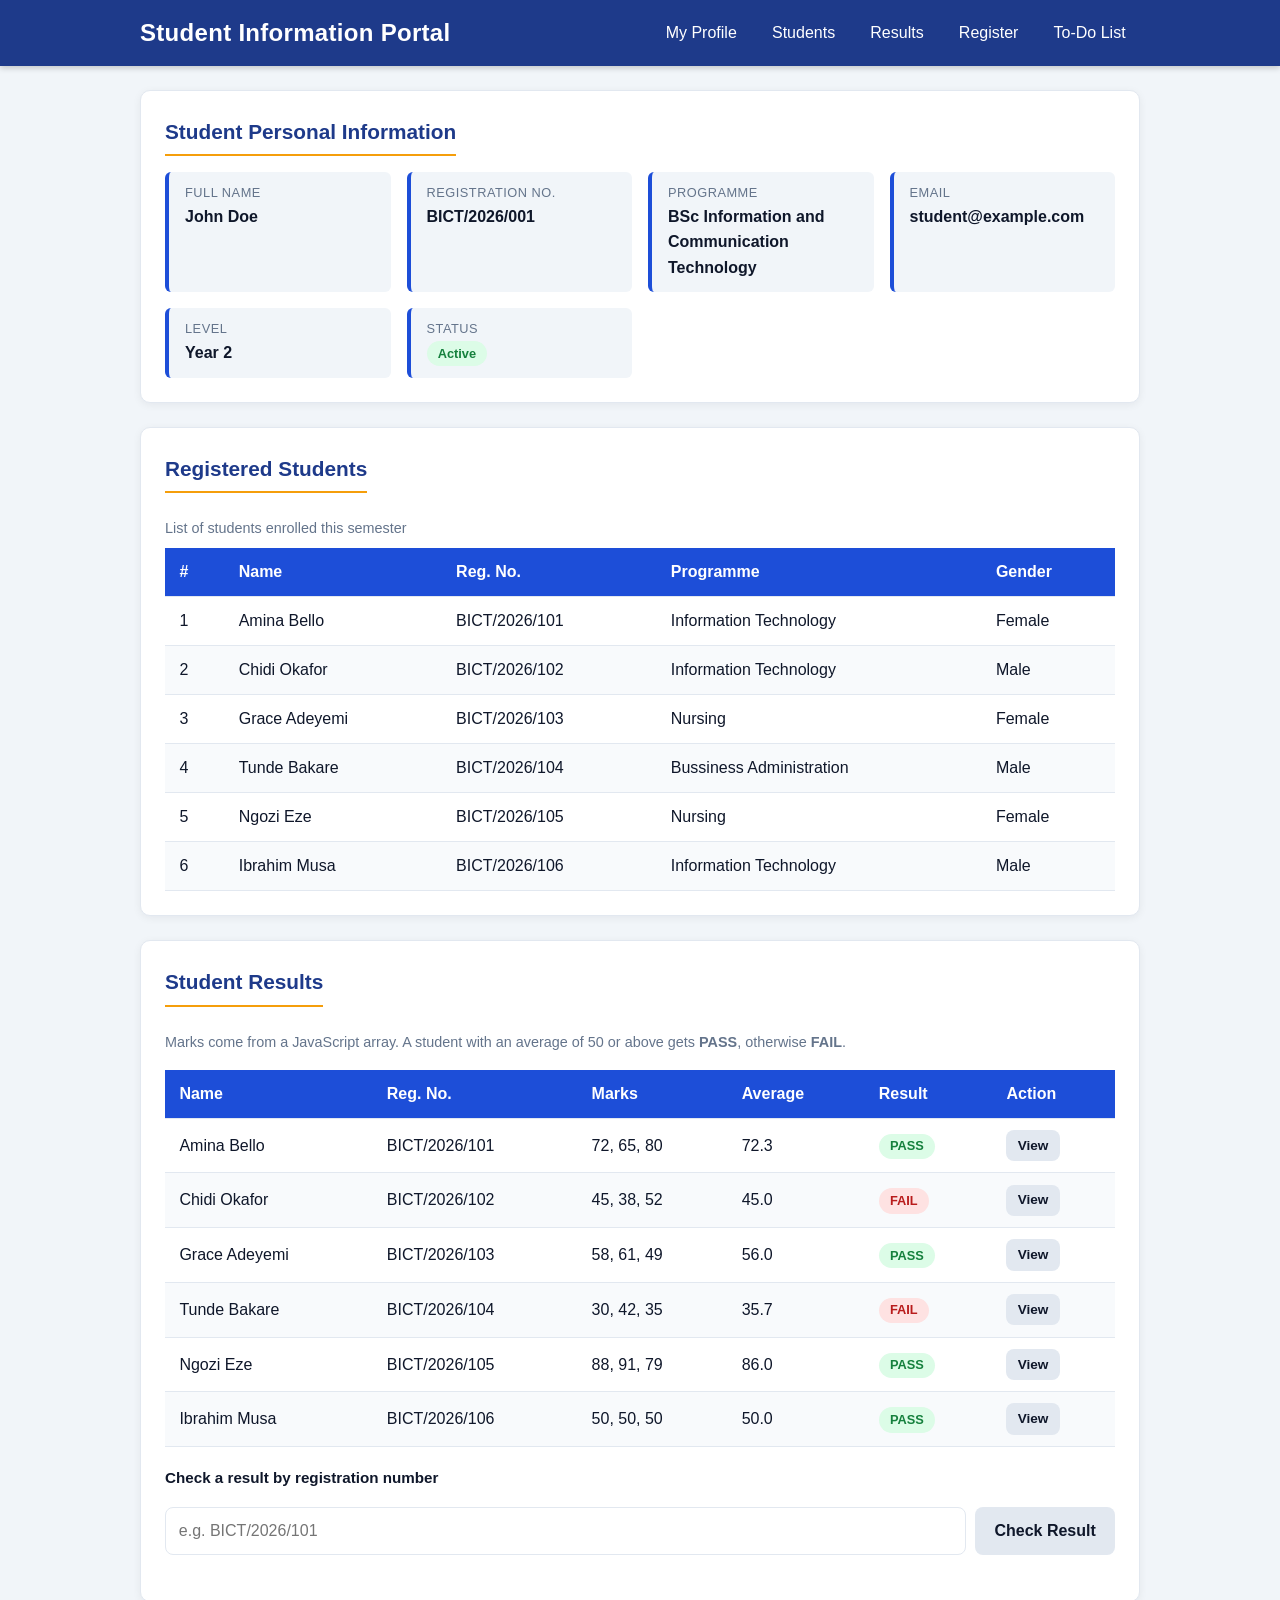
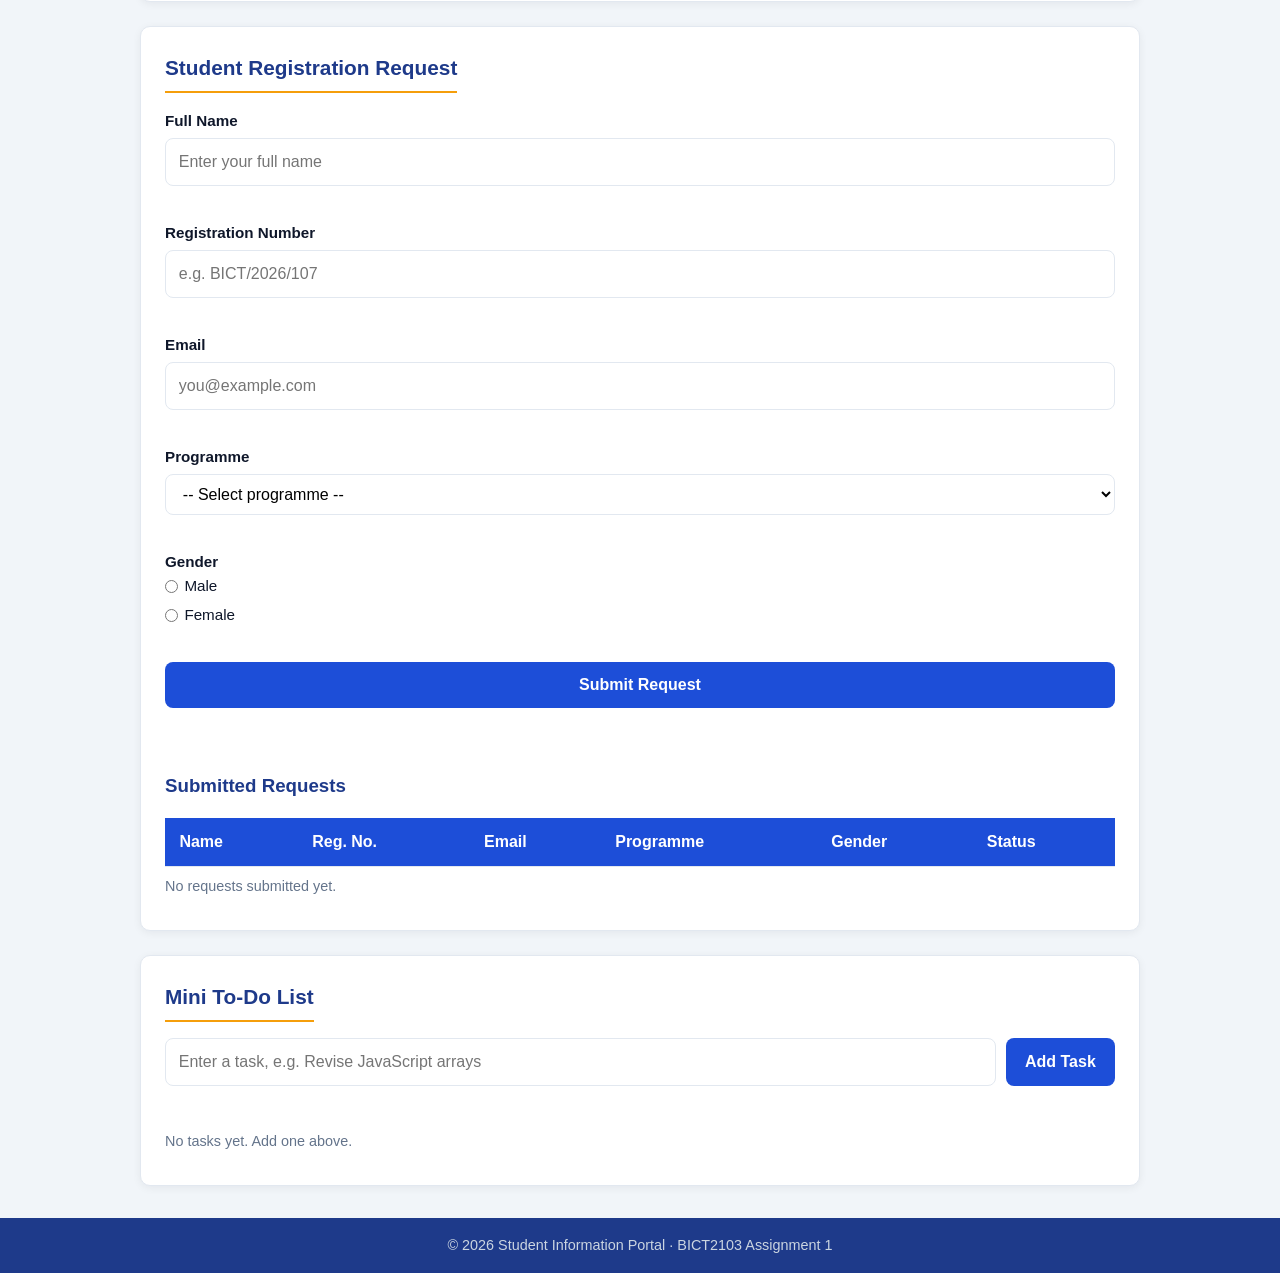
==== student-portal/index.html @ 053adede "making a few typo changes to the initial html table" ====
<!DOCTYPE html>
<html lang="en">
<head>
  <meta charset="UTF-8">
  <meta name="viewport" content="width=device-width, initial-scale=1.0">
  <title>Student Information Portal</title>
  <link rel="stylesheet" href="style.css">
</head>
<body>

  <header class="site-header">
    <div class="container header-inner">
      <h1>Student Information Portal</h1>
      <nav aria-label="Main navigation">
        <ul class="nav-list">
          <li><a href="#profile">My Profile</a></li>
          <li><a href="#students">Students</a></li>
          <li><a href="#results">Results</a></li>
          <li><a href="#register">Register</a></li>
          <li><a href="#todo">To-Do List</a></li>
        </ul>
      </nav>
    </div>
  </header>

  <main class="container">

    <!-- Student personal information -->
    <section id="profile" class="card">
      <h2>Student Personal Information</h2>
      <dl class="profile-grid">
        <div><dt>Full Name</dt><dd id="p-name">John Doe</dd></div>
        <div><dt>Registration No.</dt><dd id="p-reg">BICT/2026/001</dd></div>
        <div><dt>Programme</dt><dd id="p-prog">BSc Information and Communication Technology</dd></div>
        <div><dt>Email</dt><dd id="p-email">student@example.com</dd></div>
        <div><dt>Level</dt><dd>Year 2</dd></div>
        <div><dt>Status</dt><dd><span class="badge badge-pass">Active</span></dd></div>
      </dl>
    </section>

    <!-- Student table (static HTML) -->
    <section id="students" class="card">
      <h2>Registered Students</h2>
      <div class="table-wrap">
        <table>
          <caption>List of students enrolled this semester</caption>
          <thead>
            <tr>
              <th scope="col">#</th>
              <th scope="col">Name</th>
              <th scope="col">Reg. No.</th>
              <th scope="col">Programme</th>
              <th scope="col">Gender</th>
            </tr>
          </thead>
          <tbody>
            <tr><td>1</td><td>Amina Bello</td><td>BICT/2026/101</td><td>Information Technology</td><td>Female</td></tr>
            <tr><td>2</td><td>Chidi Okafor</td><td>BICT/2026/102</td><td>Information Technology</td><td>Male</td></tr>
            <tr><td>3</td><td>Grace Adeyemi</td><td>BICT/2026/103</td><td>Nursing</td><td>Female</td></tr>
            <tr><td>4</td><td>Tunde Bakare</td><td>BICT/2026/104</td><td>Bussiness Administration</td><td>Male</td></tr>
            <tr><td>5</td><td>Ngozi Eze</td><td>BICT/2026/105</td><td>Nursing</td><td>Female</td></tr>
            <tr><td>6</td><td>Ibrahim Musa</td><td>BICT/2026/106</td><td>Information Technology</td><td>Male</td></tr>
          </tbody>
        </table>
      </div>
    </section>

    <!-- Results (built dynamically by JavaScript from an array) -->
    <section id="results" class="card">
      <h2>Student Results</h2>
      <p class="hint">Marks come from a JavaScript array. A student with an average of 50 or above gets <strong>PASS</strong>, otherwise <strong>FAIL</strong>.</p>
      <div class="table-wrap">
        <table id="results-table">
          <thead>
            <tr>
              <th scope="col">Name</th>
              <th scope="col">Reg. No.</th>
              <th scope="col">Marks</th>
              <th scope="col">Average</th>
              <th scope="col">Result</th>
              <th scope="col">Action</th>
            </tr>
          </thead>
          <tbody id="results-body"></tbody>
        </table>
      </div>

      <form id="check-form" class="inline-form" novalidate>
        <label for="check-reg">Check a result by registration number</label>
        <div class="inline-row">
          <input type="text" id="check-reg" placeholder="e.g. BICT/2026/101" required>
          <button type="submit" class="btn">Check Result</button>
        </div>
      </form>
      <p id="result-message" class="message" role="status" aria-live="polite"></p>
    </section>

    <!-- Registration form -->
    <section id="register" class="card">
      <h2>Student Registration Request</h2>
      <form id="register-form" novalidate>
        <div class="field">
          <label for="name">Full Name</label>
          <input type="text" id="name" name="name" placeholder="Enter your full name" required>
          <small class="error" id="err-name"></small>
        </div>

        <div class="field">
          <label for="regno">Registration Number</label>
          <input type="text" id="regno" name="regno" placeholder="e.g. BICT/2026/107" required>
          <small class="error" id="err-regno"></small>
        </div>

        <div class="field">
          <label for="email">Email</label>
          <input type="email" id="email" name="email" placeholder="you@example.com" required>
          <small class="error" id="err-email"></small>
        </div>

        <div class="field">
          <label for="programme">Programme</label>
          <select id="programme" name="programme" required>
            <option value="">-- Select programme --</option>
            <option>Computer Science</option>
            <option>Software Engineering</option>
            <option>Information Technology</option>
            <option>Cyber Security</option>
          </select>
          <small class="error" id="err-programme"></small>
        </div>

        <fieldset class="field">
          <legend>Gender</legend>
          <label class="radio"><input type="radio" name="gender" value="Male"> Male</label>
          <label class="radio"><input type="radio" name="gender" value="Female"> Female</label>
          <small class="error" id="err-gender"></small>
        </fieldset>

        <button type="submit" class="btn btn-primary">Submit Request</button>
        <p id="form-message" class="message" role="status" aria-live="polite"></p>
      </form>

      <h3>Submitted Requests</h3>
      <div class="table-wrap">
        <table>
          <thead>
            <tr>
              <th scope="col">Name</th>
              <th scope="col">Reg. No.</th>
              <th scope="col">Email</th>
              <th scope="col">Programme</th>
              <th scope="col">Gender</th>
              <th scope="col">Status</th>
            </tr>
          </thead>
          <tbody id="requests-body"></tbody>
        </table>
      </div>
      <p id="no-requests" class="hint">No requests submitted yet.</p>
    </section>

    <!-- Mini To-Do List -->
    <section id="todo" class="card">
      <h2>Mini To-Do List</h2>
      <form id="todo-form" class="inline-row" novalidate>
        <label for="todo-input" class="visually-hidden">New task</label>
        <input type="text" id="todo-input" placeholder="Enter a task, e.g. Revise JavaScript arrays" autocomplete="off">
        <button type="submit" class="btn btn-primary">Add Task</button>
      </form>
      <p id="todo-message" class="message" role="status" aria-live="polite"></p>
      <ul id="todo-list" class="todo-list"></ul>
      <p id="todo-count" class="hint"></p>
    </section>

  </main>

  <footer class="site-footer">
    <div class="container">
      <p>&copy; 2026 Student Information Portal &middot; BICT2103 Assignment 1</p>
    </div>
  </footer>

  <script src="script.js"></script>
</body>
</html>
---- student-portal/style.css ----
/* ---------- Variables ---------- */
:root {
  --primary: #1d4ed8;
  --primary-dark: #1e3a8a;
  --accent: #f59e0b;
  --bg: #f1f5f9;
  --card: #ffffff;
  --text: #0f172a;
  --muted: #64748b;
  --border: #e2e8f0;
  --pass: #15803d;
  --pass-bg: #dcfce7;
  --fail: #b91c1c;
  --fail-bg: #fee2e2;
  --radius: 10px;
}

/* ---------- Base / Typography ---------- */
* { box-sizing: border-box; margin: 0; padding: 0; }
html { scroll-behavior: smooth; scroll-padding-top: 90px; }
body {
  font-family: "Segoe UI", Roboto, Helvetica, Arial, sans-serif;
  font-size: 16px;
  line-height: 1.6;
  color: var(--text);
  background: var(--bg);
}
h1 { font-size: 1.5rem; letter-spacing: .3px; }
h2 { font-size: 1.3rem; color: var(--primary-dark); margin-bottom: 1rem;
     padding-bottom: .4rem; border-bottom: 2px solid var(--accent); display: inline-block; }
h3 { margin: 1.5rem 0 .6rem; color: var(--primary-dark); }
.container { width: min(1000px, 92%); margin-inline: auto; }
.hint { color: var(--muted); font-size: .9rem; margin: .5rem 0; }
.visually-hidden { position: absolute; left: -9999px; }

/* ---------- Header & Navigation ---------- */
.site-header { background: var(--primary-dark); color: #fff; position: sticky; top: 0; z-index: 10;
               box-shadow: 0 2px 6px rgba(0,0,0,.2); }
.header-inner { display: flex; align-items: center; justify-content: space-between;
                flex-wrap: wrap; gap: .5rem; padding: .8rem 0; }
.nav-list { list-style: none; display: flex; flex-wrap: wrap; gap: .4rem; }
.nav-list a { display: block; color: #fff; text-decoration: none; padding: .45rem .9rem;
              border-radius: 6px; transition: background .2s, color .2s; }
.nav-list a:hover, .nav-list a:focus { background: var(--accent); color: #000; outline: none; }

/* ---------- Layout / Cards ---------- */
main { padding: 1.5rem 0 2rem; display: grid; gap: 1.5rem; }
.card { background: var(--card); border: 1px solid var(--border); border-radius: var(--radius);
        padding: 1.5rem; box-shadow: 0 2px 8px rgba(15,23,42,.06); }

/* ---------- Profile ---------- */
.profile-grid { display: grid; grid-template-columns: repeat(auto-fit, minmax(220px, 1fr)); gap: 1rem; }
.profile-grid div { background: var(--bg); border-left: 4px solid var(--primary);
                    padding: .7rem 1rem; border-radius: 6px; }
dt { font-size: .8rem; text-transform: uppercase; color: var(--muted); letter-spacing: .5px; }
dd { font-weight: 600; }

/* ---------- Tables ---------- */
.table-wrap { overflow-x: auto; }
table { width: 100%; border-collapse: collapse; margin-top: .5rem; }
caption { text-align: left; color: var(--muted); font-size: .9rem; padding-bottom: .5rem; }
th, td { padding: .7rem .9rem; text-align: left; border-bottom: 1px solid var(--border); }
thead th { background: var(--primary); color: #fff; white-space: nowrap; }
tbody tr:nth-child(even) { background: #f8fafc; }
tbody tr:hover { background: #eff6ff; }

/* ---------- Badges ---------- */
.badge { display: inline-block; padding: .15rem .7rem; border-radius: 999px; font-size: .8rem; font-weight: 700; }
.badge-pass { background: var(--pass-bg); color: var(--pass); }
.badge-fail { background: var(--fail-bg); color: var(--fail); }
.badge-pending { background: #fef3c7; color: #92400e; }

/* ---------- Forms ---------- */
form { display: grid; gap: 1rem; }
.field { display: grid; gap: .3rem; border: none; }
label, legend { font-weight: 600; font-size: .95rem; }
input[type="text"], input[type="email"], select {
  width: 100%; padding: .65rem .8rem; font: inherit; border: 1.5px solid var(--border);
  border-radius: 8px; background: #fff; transition: border-color .2s, box-shadow .2s;
}
input:focus, select:focus { outline: none; border-color: var(--primary); box-shadow: 0 0 0 3px rgba(29,78,216,.2); }
.field.invalid input, .field.invalid select { border-color: var(--fail); }
.radio { display: inline-flex; align-items: center; gap: .4rem; font-weight: 400; margin-right: 1.2rem; }
.error { color: var(--fail); font-size: .85rem; min-height: 1em; }
.message { font-weight: 600; min-height: 1.4em; }
.message.ok { color: var(--pass); }
.message.bad { color: var(--fail); }

.btn { padding: .65rem 1.2rem; font: inherit; font-weight: 600; border: none; border-radius: 8px;
       cursor: pointer; background: var(--border); color: var(--text); transition: transform .1s, background .2s; }
.btn:hover { background: #cbd5e1; }
.btn:active { transform: scale(.97); }
.btn-primary { background: var(--primary); color: #fff; }
.btn-primary:hover { background: var(--primary-dark); }
.btn-small { padding: .3rem .7rem; font-size: .85rem; }
.btn-danger { background: var(--fail-bg); color: var(--fail); }
.btn-danger:hover { background: #fecaca; }

.inline-form { margin-top: 1.2rem; }
.inline-row { display: flex; gap: .6rem; }
.inline-row input { flex: 1; }

/* ---------- To-Do List ---------- */
.todo-list { list-style: none; margin-top: .8rem; display: grid; gap: .6rem; }
.todo-item { display: flex; align-items: center; gap: .7rem; padding: .7rem .9rem;
             border: 1px solid var(--border); border-left: 4px solid var(--primary);
             border-radius: 8px; background: #fff; }
.todo-item input[type="checkbox"] { width: 1.15rem; height: 1.15rem; cursor: pointer; }
.todo-text { flex: 1; word-break: break-word; }
.todo-item.completed { border-left-color: var(--pass); background: #f0fdf4; }
.todo-item.completed .todo-text { text-decoration: line-through; color: var(--muted); }
.todo-edit { flex: 1; }
.todo-actions { display: flex; gap: .4rem; }

/* ---------- Footer ---------- */
.site-footer { background: var(--primary-dark); color: #cbd5e1; text-align: center; padding: 1rem 0; font-size: .9rem; }

/* ---------- Responsive ---------- */
@media (max-width: 640px) {
  h1 { font-size: 1.2rem; }
  .header-inner { flex-direction: column; align-items: flex-start; }
  .card { padding: 1rem; }
  .inline-row { flex-direction: column; }
  .todo-item { flex-wrap: wrap; }
  th, td { padding: .55rem .6rem; font-size: .9rem; }
}
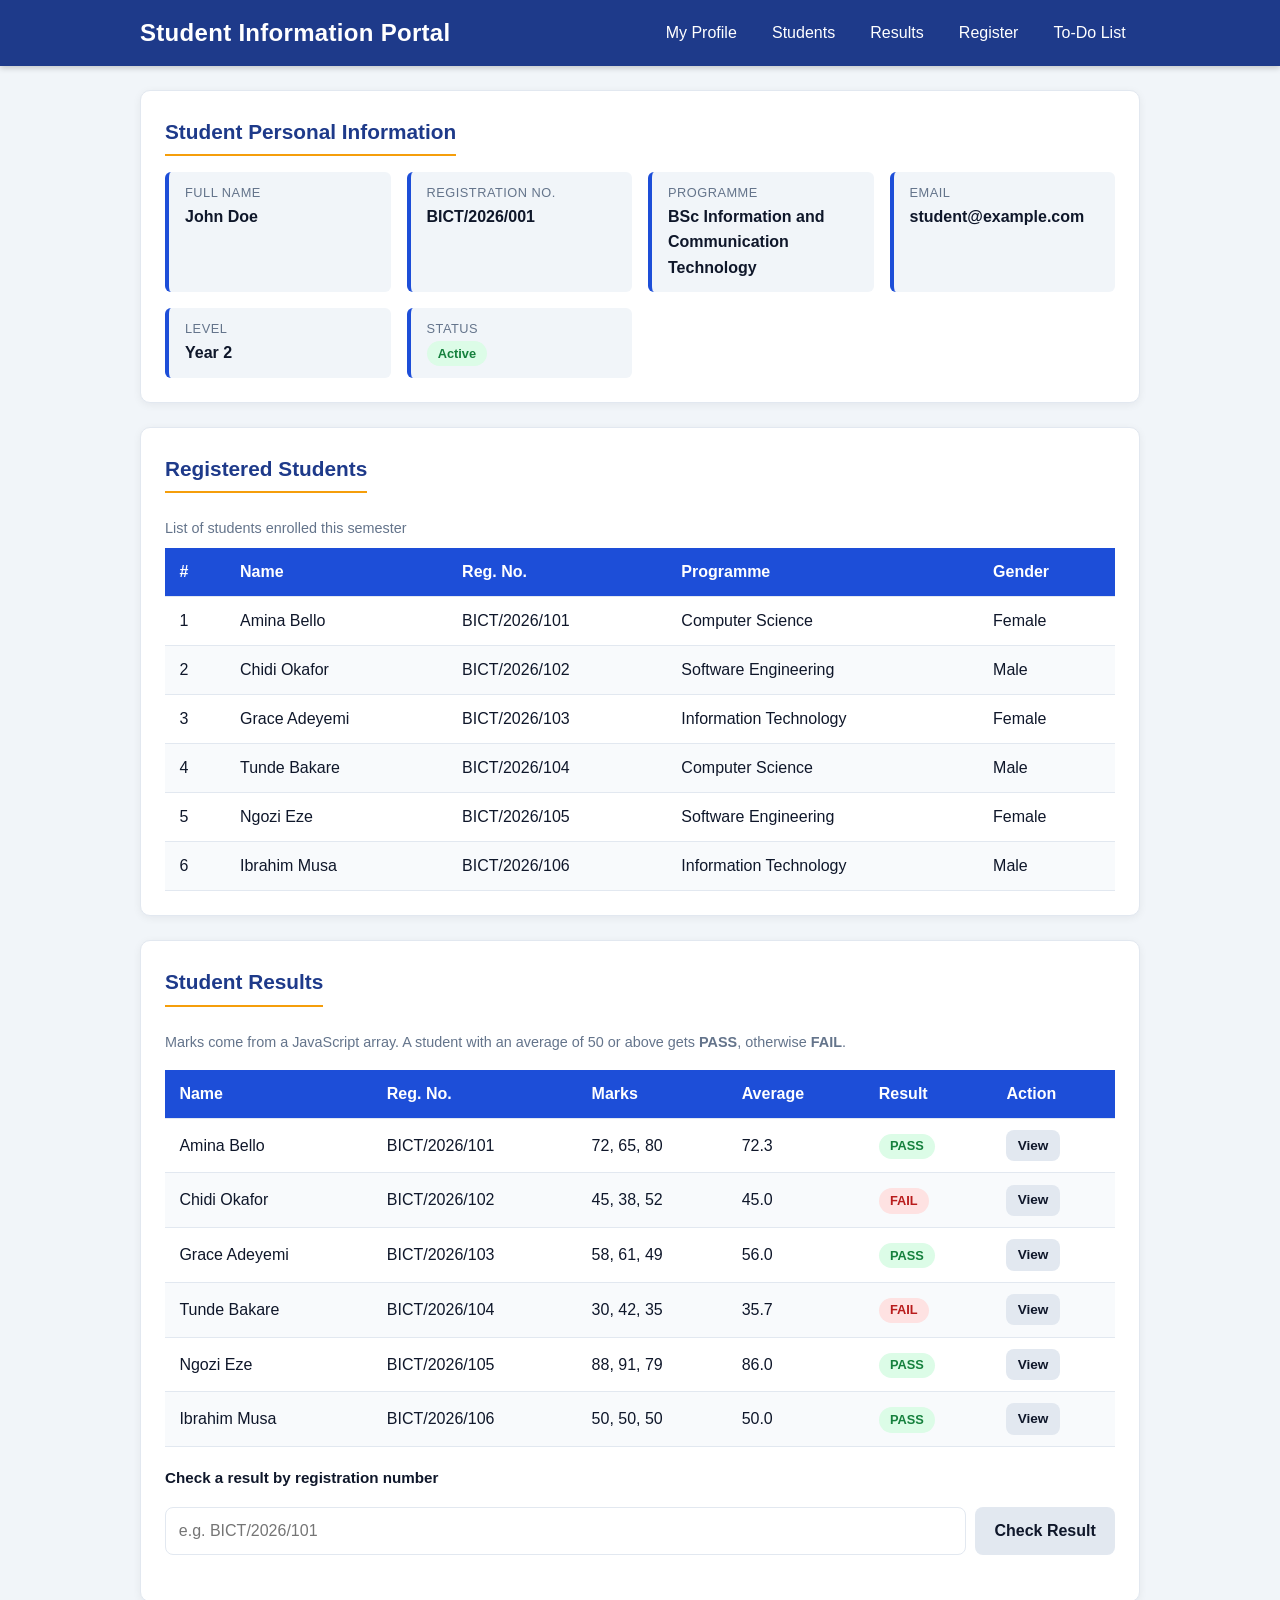
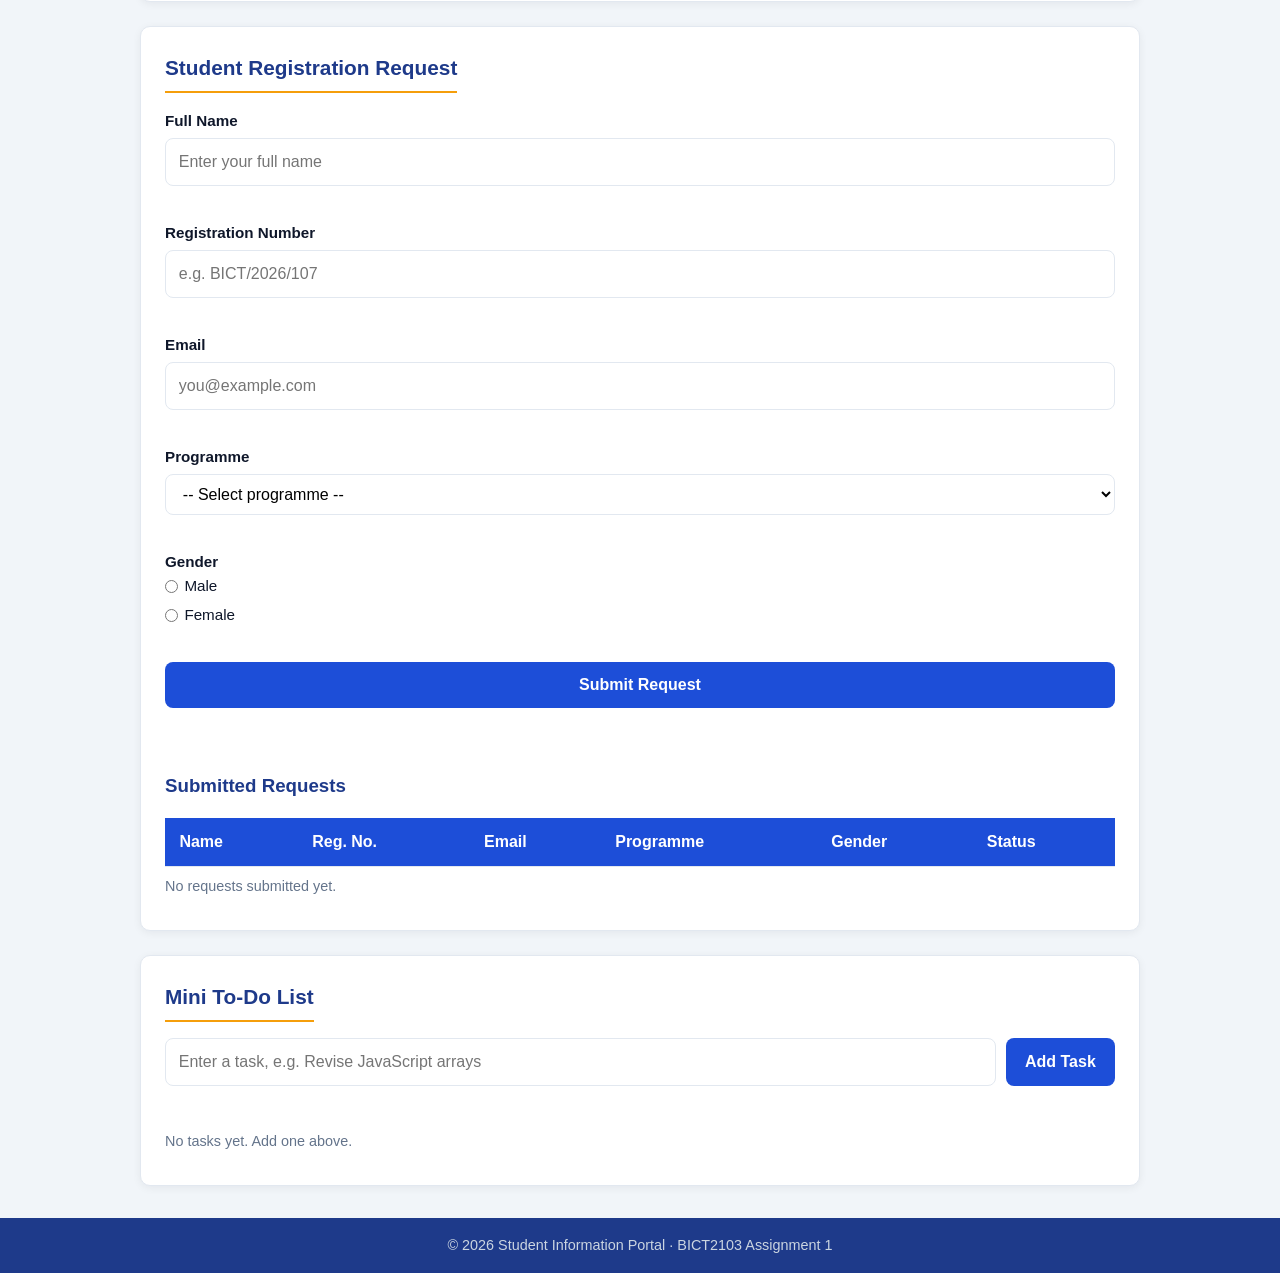
==== commit 0d59225d: "updated directories" ====
--- a/student-portal/index.html
+++ b/student-portal/index.html
@@ -54,11 +54,11 @@
             </tr>
           </thead>
           <tbody>
-            <tr><td>1</td><td>Amina Bello</td><td>BICT/2026/101</td><td>Information Technology</td><td>Female</td></tr>
-            <tr><td>2</td><td>Chidi Okafor</td><td>BICT/2026/102</td><td>Information Technology</td><td>Male</td></tr>
-            <tr><td>3</td><td>Grace Adeyemi</td><td>BICT/2026/103</td><td>Nursing</td><td>Female</td></tr>
-            <tr><td>4</td><td>Tunde Bakare</td><td>BICT/2026/104</td><td>Bussiness Administration</td><td>Male</td></tr>
-            <tr><td>5</td><td>Ngozi Eze</td><td>BICT/2026/105</td><td>Nursing</td><td>Female</td></tr>
+            <tr><td>1</td><td>Amina Bello</td><td>BICT/2026/101</td><td>Computer Science</td><td>Female</td></tr>
+            <tr><td>2</td><td>Chidi Okafor</td><td>BICT/2026/102</td><td>Software Engineering</td><td>Male</td></tr>
+            <tr><td>3</td><td>Grace Adeyemi</td><td>BICT/2026/103</td><td>Information Technology</td><td>Female</td></tr>
+            <tr><td>4</td><td>Tunde Bakare</td><td>BICT/2026/104</td><td>Computer Science</td><td>Male</td></tr>
+            <tr><td>5</td><td>Ngozi Eze</td><td>BICT/2026/105</td><td>Software Engineering</td><td>Female</td></tr>
             <tr><td>6</td><td>Ibrahim Musa</td><td>BICT/2026/106</td><td>Information Technology</td><td>Male</td></tr>
           </tbody>
         </table>
